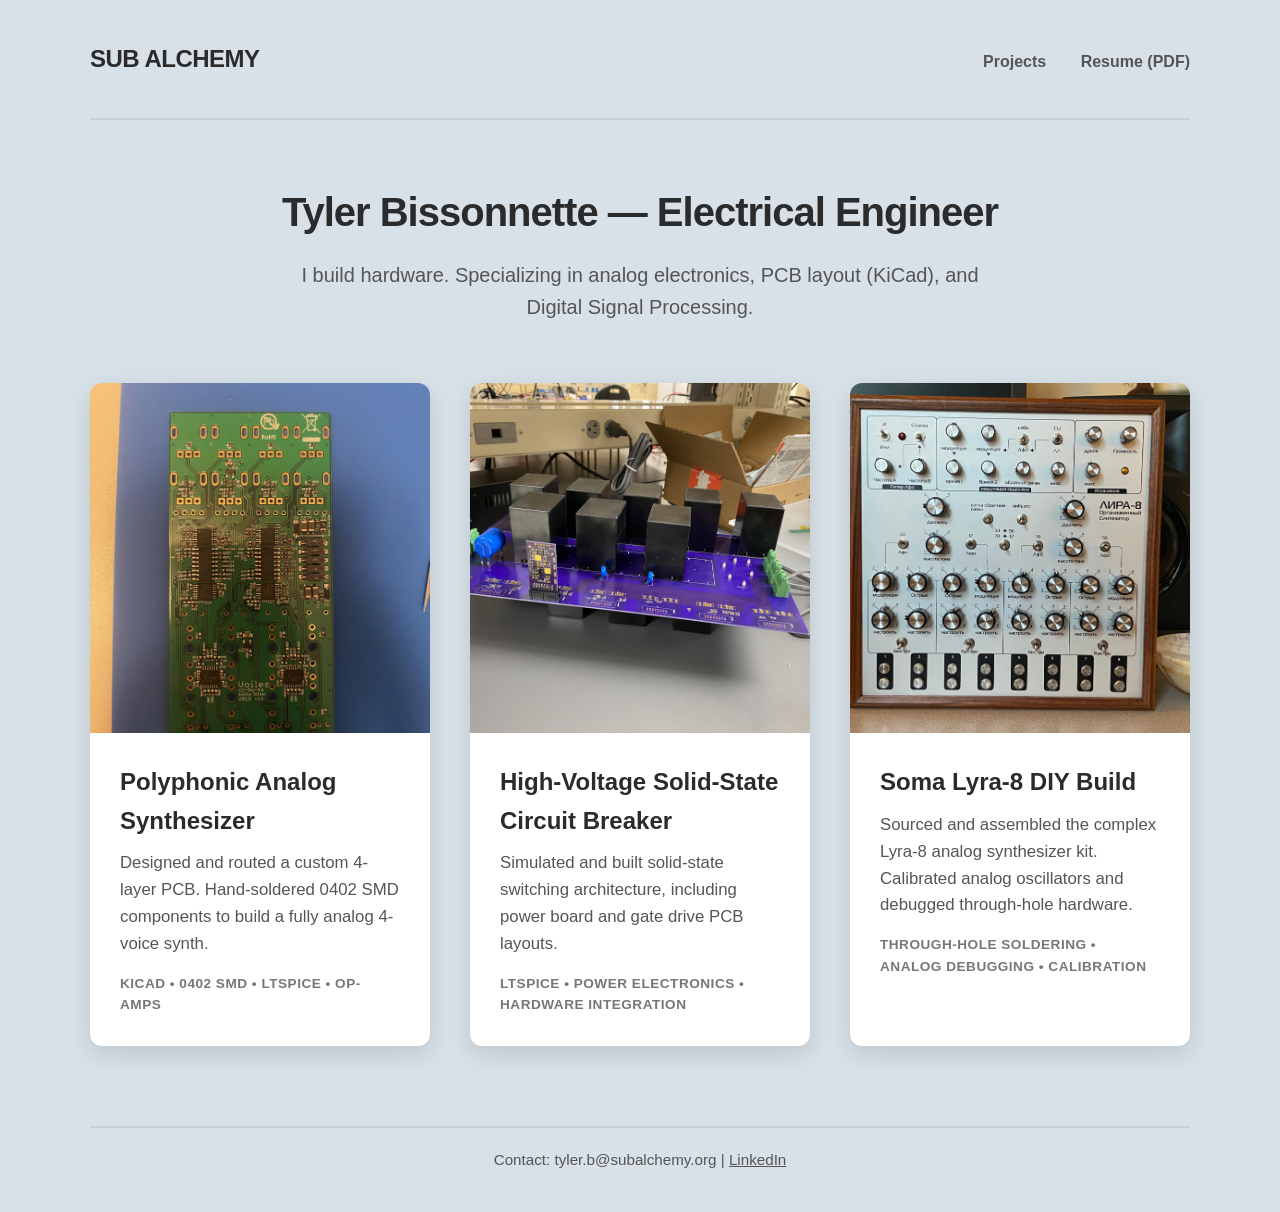
==== index.html @ 44037c51 "Darker background and restored horizontal grid for homepage" ====
<!DOCTYPE html>
<html lang="en">
<head>
    <meta charset="UTF-8">
    <meta name="viewport" content="width=device-width, initial-scale=1.0">
    <title>Sub Alchemy | Tyler Bissonnette</title>
    <link rel="stylesheet" href="style.css?v=3">
</head>
<body>

    <header>
        <a href="index.html" class="logo">SUB ALCHEMY</a>
        <nav>
            <a href="index.html">Projects</a>
            <a href="#">Resume (PDF)</a>
        </nav>
    </header>

    <main>
        <section class="hero">
            <h1>Tyler Bissonnette — Electrical Engineer</h1>
            <p>I build hardware. Specializing in analog electronics, PCB layout (KiCad), and Digital Signal Processing.</p>
        </section>

        <section class="projects-grid">
            
            <!-- Project 1 -->
            <a href="poly-synth.html" class="project-card">
                <div class="project-image">
                    <img src="photos/smd/smd_components_soldered.jpg" alt="Polyphonic Analog Synthesizer" style="width: 100%; height: 100%; object-fit: cover;">
                </div>
                <div class="project-info">
                    <h2>Polyphonic Analog Synthesizer</h2>
                    <p>Designed and routed a custom 4-layer PCB. Hand-soldered 0402 SMD components to build a fully analog 4-voice synth.</p>
                    <div class="tech-stack">KiCad • 0402 SMD • LTspice • Op-Amps</div>
                </div>
            </a>

            <!-- Project 2 -->
            <a href="circuit-breaker.html" class="project-card">
                <div class="project-image">
                    <img src="photos/circuit_breaker/powerboard_angle1.jpg" alt="Solid State Circuit Breaker" style="width: 100%; height: 100%; object-fit: cover;">
                </div>
                <div class="project-info">
                    <h2>High-Voltage Solid-State Circuit Breaker</h2>
                    <p>Simulated and built solid-state switching architecture, including power board and gate drive PCB layouts.</p>
                    <div class="tech-stack">LTspice • Power Electronics • Hardware Integration</div>
                </div>
            </a>

            <!-- Project 3 -->
            <a href="lyra-8.html" class="project-card">
                <div class="project-image">
                    <img src="photos/Lyra_8/front_1.jpg" alt="Soma Lyra-8 Synthesizer" style="width: 100%; height: 100%; object-fit: cover;">
                </div>
                <div class="project-info">
                    <h2>Soma Lyra-8 DIY Build</h2>
                    <p>Sourced and assembled the complex Lyra-8 analog synthesizer kit. Calibrated analog oscillators and debugged through-hole hardware.</p>
                    <div class="tech-stack">Through-Hole Soldering • Analog Debugging • Calibration</div>
                </div>
            </a>

        </section>
    </main>

    <footer>
        <p>Contact: tyler.b@subalchemy.org | <a href="#" style="color: inherit;">LinkedIn</a></p>
    </footer>

</body>
</html>
---- style.css ----
:root {
    --bg-color: #d8e1e8; /* Darker bluish grey */
    --text-color: #2b2b2b;
    --text-light: #555555;
    --border-color: #c5d1dc;
    --card-bg: #ffffff;
}

* {
    box-sizing: border-box;
    margin: 0;
    padding: 0;
}

body {
    font-family: -apple-system, BlinkMacSystemFont, "Segoe UI", Roboto, Helvetica, Arial, sans-serif;
    background-color: var(--bg-color);
    color: var(--text-color);
    line-height: 1.6;
    padding: 0 20px;
}

/* Header & Navigation */
header {
    max-width: 1100px;
    margin: 0 auto;
    padding: 40px 0;
    display: flex;
    justify-content: space-between;
    align-items: baseline;
    border-bottom: 2px solid var(--border-color);
}

.logo {
    font-size: 1.5rem;
    font-weight: 700;
    text-decoration: none;
    color: var(--text-color);
    letter-spacing: -0.5px;
}

nav a {
    text-decoration: none;
    color: var(--text-light);
    margin-left: 30px;
    font-weight: 600;
    transition: color 0.2s;
}

nav a:hover {
    color: var(--text-color);
}

/* Main Content */
main {
    max-width: 1100px;
    margin: 60px auto;
}

.hero {
    margin-bottom: 60px;
    text-align: center;
}

.hero h1 {
    font-size: 2.5rem;
    margin-bottom: 15px;
    font-weight: 700;
    letter-spacing: -1px;
}

.hero p {
    font-size: 1.25rem;
    color: var(--text-light);
    max-width: 700px;
    margin: 0 auto;
}

/* Horizontal Layout for Homepage Cards */
.projects-grid {
    display: grid;
    grid-template-columns: repeat(3, 1fr);
    gap: 40px;
}

.project-card {
    display: block;
    background-color: var(--card-bg);
    text-decoration: none;
    color: inherit;
    border-radius: 12px;
    overflow: hidden;
    box-shadow: 0 8px 24px rgba(0, 0, 0, 0.12); /* Drop shadow requested */
    transition: transform 0.2s, box-shadow 0.2s;
}

.project-card:hover {
    transform: translateY(-4px);
    box-shadow: 0 12px 32px rgba(0, 0, 0, 0.18);
}

.project-image {
    width: 100%;
    height: 350px;
    background-color: #f5f5f5;
    overflow: hidden;
}

.project-image img {
    width: 100%;
    height: 100%;
    object-fit: cover;
}

.project-info {
    padding: 30px;
}

.project-info h2 {
    font-size: 1.5rem;
    margin-bottom: 10px;
}

.project-info p {
    color: var(--text-light);
    font-size: 1.05rem;
}

.tech-stack {
    margin-top: 15px;
    font-size: 0.85rem;
    color: #777;
    font-weight: 600;
    text-transform: uppercase;
    letter-spacing: 0.5px;
}

/* Project Page Specifics */
.project-header {
    margin-bottom: 40px;
    text-align: center;
}

.project-header h1 {
    font-size: 2.5rem;
    margin-bottom: 10px;
}

.project-meta {
    color: var(--text-light);
    font-weight: 600;
}

.project-content h3 {
    margin: 40px 0 15px 0;
    font-size: 1.5rem;
    border-bottom: 2px solid var(--border-color);
    padding-bottom: 5px;
}

.project-content p {
    margin-bottom: 20px;
    font-size: 1.15rem;
    color: #333;
}

.project-content ul {
    margin-bottom: 20px;
    padding-left: 20px;
    font-size: 1.15rem;
    color: #333;
}

.project-content li {
    margin-bottom: 10px;
}

/* Vertical Photo Scroll for Project Pages */
.photo-stack {
    display: flex;
    flex-direction: column;
    gap: 30px;
    margin: 40px 0;
    align-items: center;
}

.photo-stack img, .photo-stack video {
    width: 100%;
    max-width: 700px;
    height: auto;
    border-radius: 12px;
    box-shadow: 0 4px 16px rgba(0, 0, 0, 0.1);
    object-fit: contain;
    background-color: var(--card-bg);
    padding: 10px;
}

/* Footer */
footer {
    max-width: 1100px;
    margin: 80px auto 40px auto;
    padding-top: 20px;
    border-top: 2px solid var(--border-color);
    text-align: center;
    color: var(--text-light);
    font-size: 0.95rem;
}
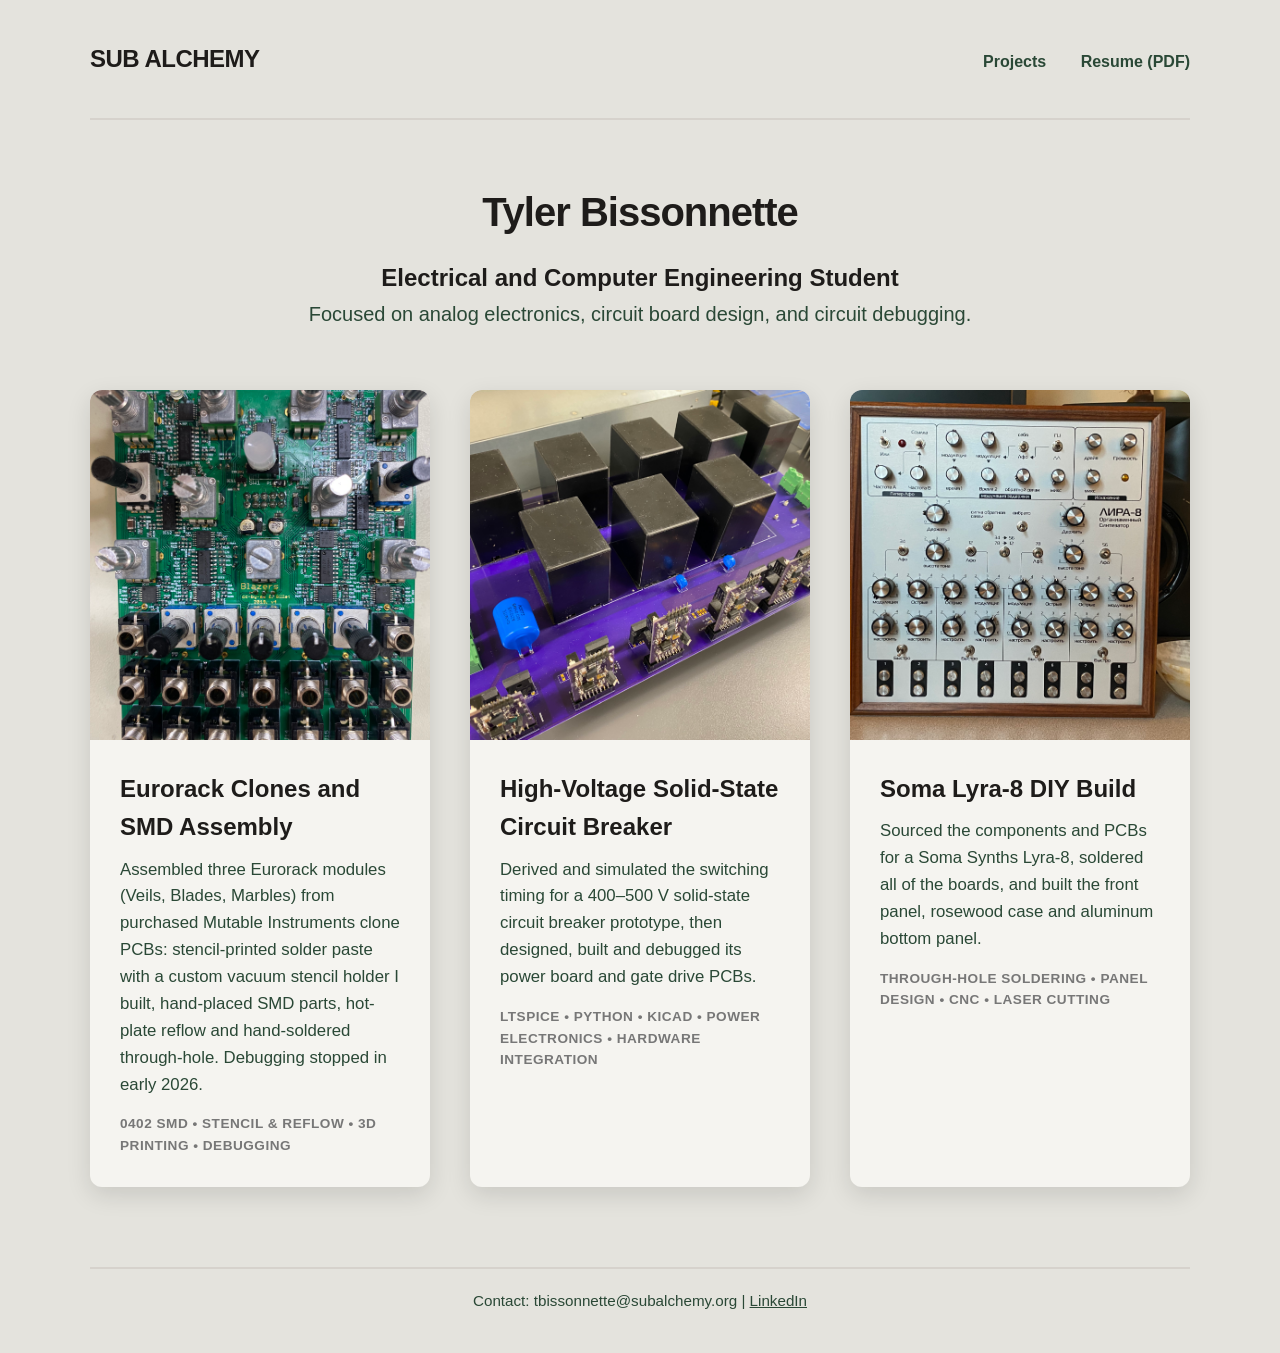
==== commit c0a6a43a: "Update site content, add Mutable clones page, reorganize circuit breaker photos Co-Authored-By: Clau" ====
--- a/index.html
+++ b/index.html
@@ -4,7 +4,8 @@
     <meta charset="UTF-8">
     <meta name="viewport" content="width=device-width, initial-scale=1.0">
     <title>Sub Alchemy | Tyler Bissonnette</title>
-    <link rel="stylesheet" href="style.css?v=3">
+    <link rel="stylesheet" href="style.css?v=4">
+<link rel="icon" type="image/svg+xml" href="favicon.svg">
 </head>
 <body>
 
@@ -12,39 +13,40 @@
         <a href="index.html" class="logo">SUB ALCHEMY</a>
         <nav>
             <a href="index.html">Projects</a>
-            <a href="#">Resume (PDF)</a>
+            <a href="Resume_updated.pdf" target="_blank">Resume (PDF)</a>
         </nav>
     </header>
 
     <main>
         <section class="hero">
-            <h1>Tyler Bissonnette — Electrical Engineer</h1>
-            <p>I build hardware. Specializing in analog electronics, PCB layout (KiCad), and Digital Signal Processing.</p>
+            <h1>Tyler Bissonnette</h1>
+            <h2>Electrical and Computer Engineering Student</h2>
+            <p>Focused on analog electronics, circuit board design, and circuit debugging. </p>
         </section>
 
         <section class="projects-grid">
-            
+
             <!-- Project 1 -->
-            <a href="poly-synth.html" class="project-card">
+            <a href="mutable_clones.html" class="project-card">
                 <div class="project-image">
-                    <img src="photos/smd/smd_components_soldered.jpg" alt="Polyphonic Analog Synthesizer" style="width: 100%; height: 100%; object-fit: cover;">
+                    <img src="photos/smd/IMG_8533.jpg" alt="Mutable Instruments Eurorack Clones" style="width: 100%; height: 100%; object-fit: cover;">
                 </div>
                 <div class="project-info">
-                    <h2>Polyphonic Analog Synthesizer</h2>
-                    <p>Designed and routed a custom 4-layer PCB. Hand-soldered 0402 SMD components to build a fully analog 4-voice synth.</p>
-                    <div class="tech-stack">KiCad • 0402 SMD • LTspice • Op-Amps</div>
+                    <h2>Eurorack Clones and SMD Assembly</h2>
+                    <p>Assembled three Eurorack modules (Veils, Blades, Marbles) from purchased Mutable Instruments clone PCBs: stencil-printed solder paste with a custom vacuum stencil holder I built, hand-placed SMD parts, hot-plate reflow and hand-soldered through-hole. Debugging stopped in early 2026.</p>
+                    <div class="tech-stack">0402 SMD • Stencil &amp; Reflow • 3D Printing • Debugging</div>
                 </div>
             </a>
 
             <!-- Project 2 -->
             <a href="circuit-breaker.html" class="project-card">
                 <div class="project-image">
-                    <img src="photos/circuit_breaker/powerboard_angle1.jpg" alt="Solid State Circuit Breaker" style="width: 100%; height: 100%; object-fit: cover;">
+                    <img src="photos/circuit_breaker/power_board/IMG_8535.jpg" alt="Solid State Circuit Breaker" style="width: 100%; height: 100%; object-fit: cover;">
                 </div>
                 <div class="project-info">
                     <h2>High-Voltage Solid-State Circuit Breaker</h2>
-                    <p>Simulated and built solid-state switching architecture, including power board and gate drive PCB layouts.</p>
-                    <div class="tech-stack">LTspice • Power Electronics • Hardware Integration</div>
+                    <p>Derived and simulated the switching timing for a 400&ndash;500 V solid-state circuit breaker prototype, then designed, built and debugged its power board and gate drive PCBs.</p>
+                    <div class="tech-stack">LTspice • Python • KiCad • Power Electronics • Hardware Integration</div>
                 </div>
             </a>
 
@@ -55,8 +57,8 @@
                 </div>
                 <div class="project-info">
                     <h2>Soma Lyra-8 DIY Build</h2>
-                    <p>Sourced and assembled the complex Lyra-8 analog synthesizer kit. Calibrated analog oscillators and debugged through-hole hardware.</p>
-                    <div class="tech-stack">Through-Hole Soldering • Analog Debugging • Calibration</div>
+                    <p>Sourced the components and PCBs for a Soma Synths Lyra-8, soldered all of the boards, and built the front panel, rosewood case and aluminum bottom panel.</p>
+                    <div class="tech-stack">Through-Hole Soldering • Panel Design • CNC • Laser Cutting</div>
                 </div>
             </a>
 
@@ -64,7 +66,7 @@
     </main>
 
     <footer>
-        <p>Contact: tyler.b@subalchemy.org | <a href="#" style="color: inherit;">LinkedIn</a></p>
+    <p>Contact: tbissonnette@subalchemy.org | <a href="https://www.linkedin.com/in/tbissonnette/" target="_blank" rel="noopener noreferrer" style="color: inherit;">LinkedIn</a></p>
     </footer>
 
 </body>
--- a/style.css
+++ b/style.css
@@ -1,9 +1,9 @@
 :root {
-    --bg-color: #d8e1e8; /* Darker bluish grey */
-    --text-color: #2b2b2b;
-    --text-light: #555555;
-    --border-color: #c5d1dc;
-    --card-bg: #ffffff;
+    --bg-color: #E4E3DD; 
+    --text-color: #1E1C1A;
+    --text-light: #2A4836;
+    --border-color: #D6D2CC;
+    --card-bg: #F5F4F0;
 }
 
 * {
@@ -164,7 +164,7 @@
     color: #333;
 }
 
-.project-content ul {
+.project-content ul, .project-content ol {
     margin-bottom: 20px;
     padding-left: 20px;
     font-size: 1.15rem;
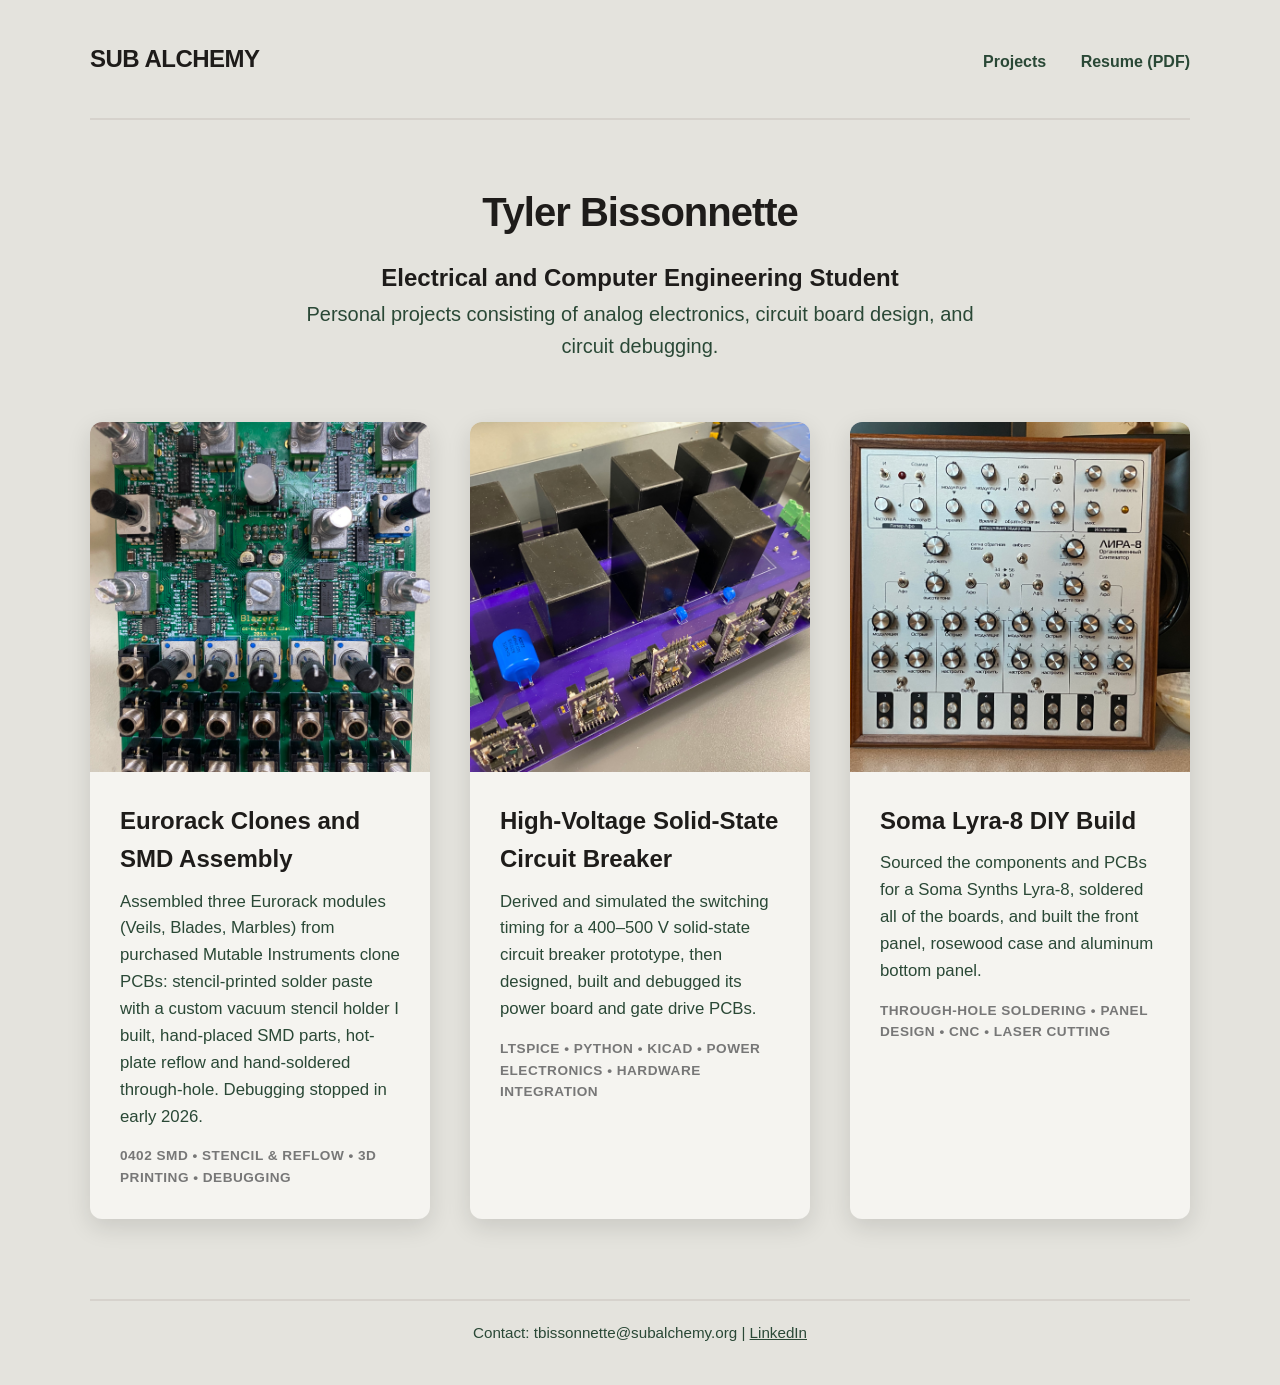
==== commit d80b2f65: "Changed description" ====
--- a/index.html
+++ b/index.html
@@ -4,7 +4,7 @@
     <meta charset="UTF-8">
     <meta name="viewport" content="width=device-width, initial-scale=1.0">
     <title>Sub Alchemy | Tyler Bissonnette</title>
-    <link rel="stylesheet" href="style.css?v=4">
+    <link rel="stylesheet" href="style.css?v=5">
 <link rel="icon" type="image/svg+xml" href="favicon.svg">
 </head>
 <body>
@@ -21,7 +21,7 @@
         <section class="hero">
             <h1>Tyler Bissonnette</h1>
             <h2>Electrical and Computer Engineering Student</h2>
-            <p>Focused on analog electronics, circuit board design, and circuit debugging. </p>
+            <p>Personal projects consisting of analog electronics, circuit board design, and circuit debugging. </p>
         </section>
 
         <section class="projects-grid">
